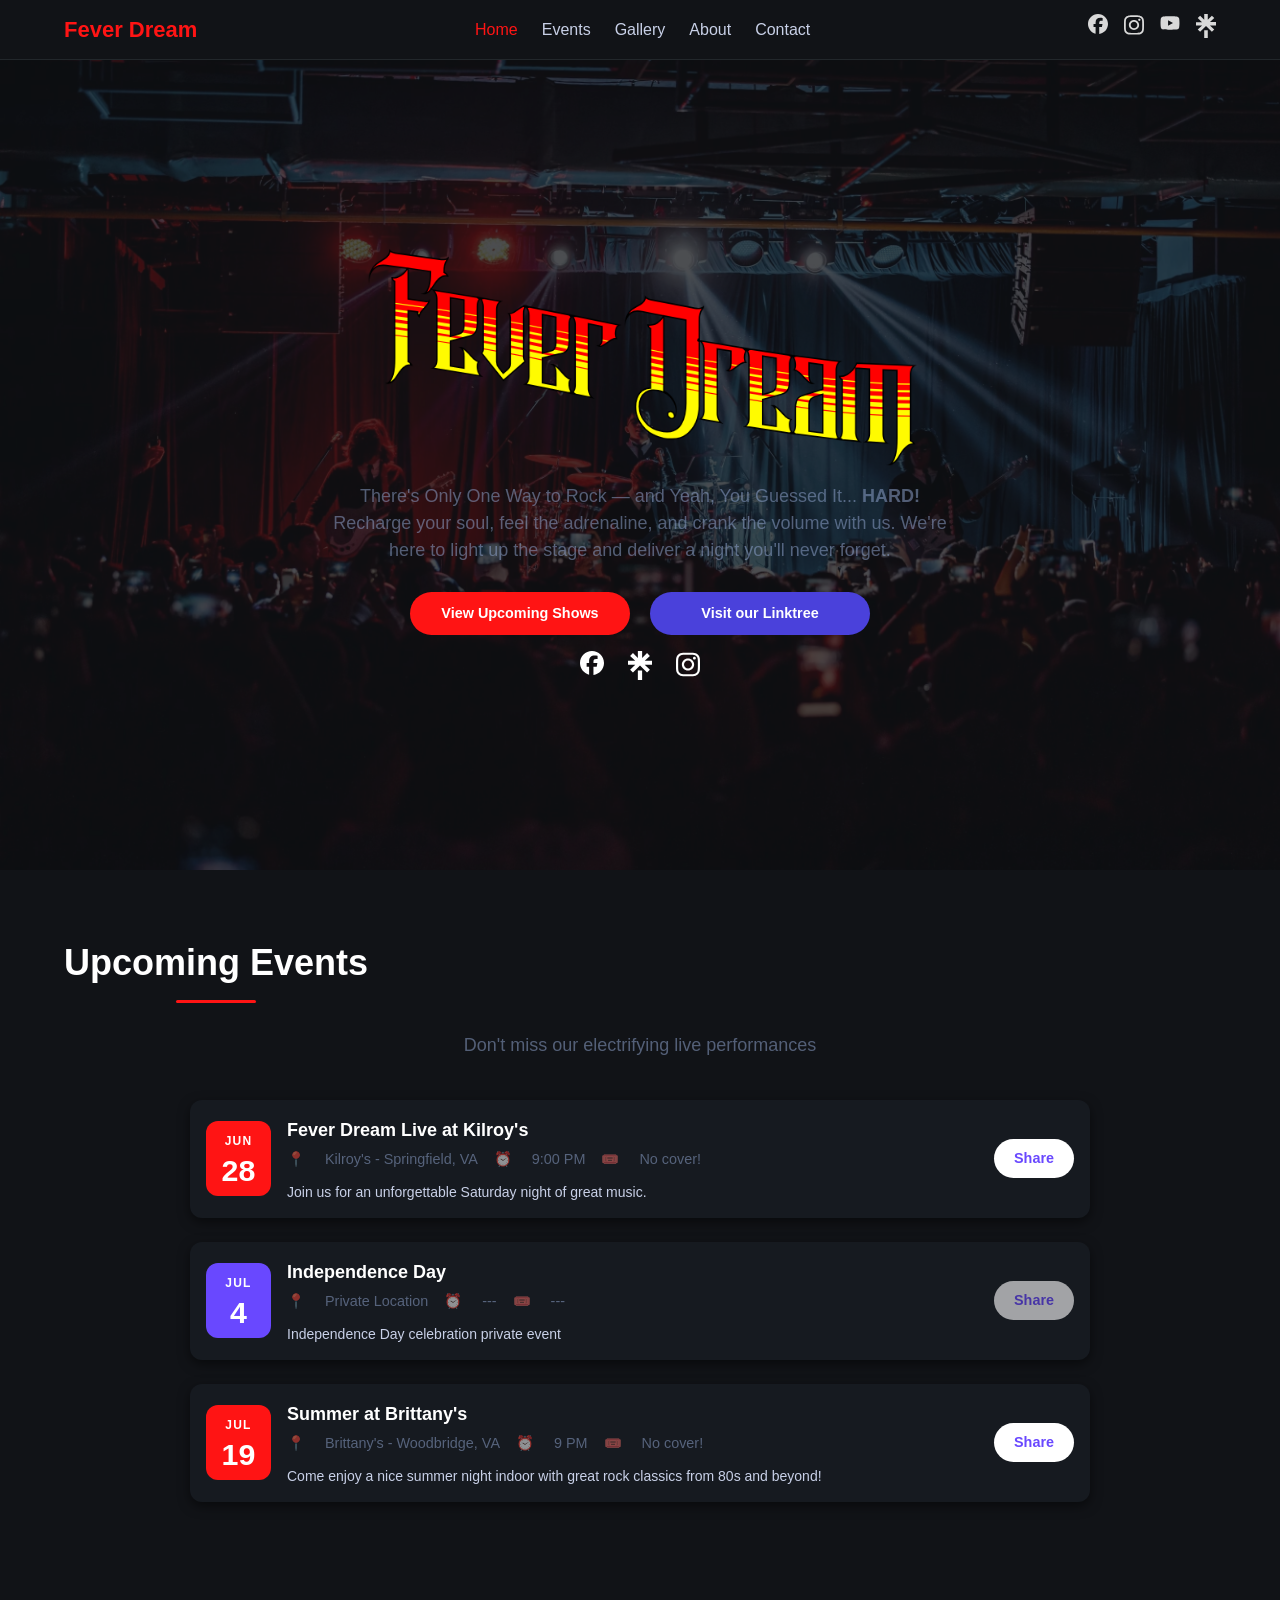
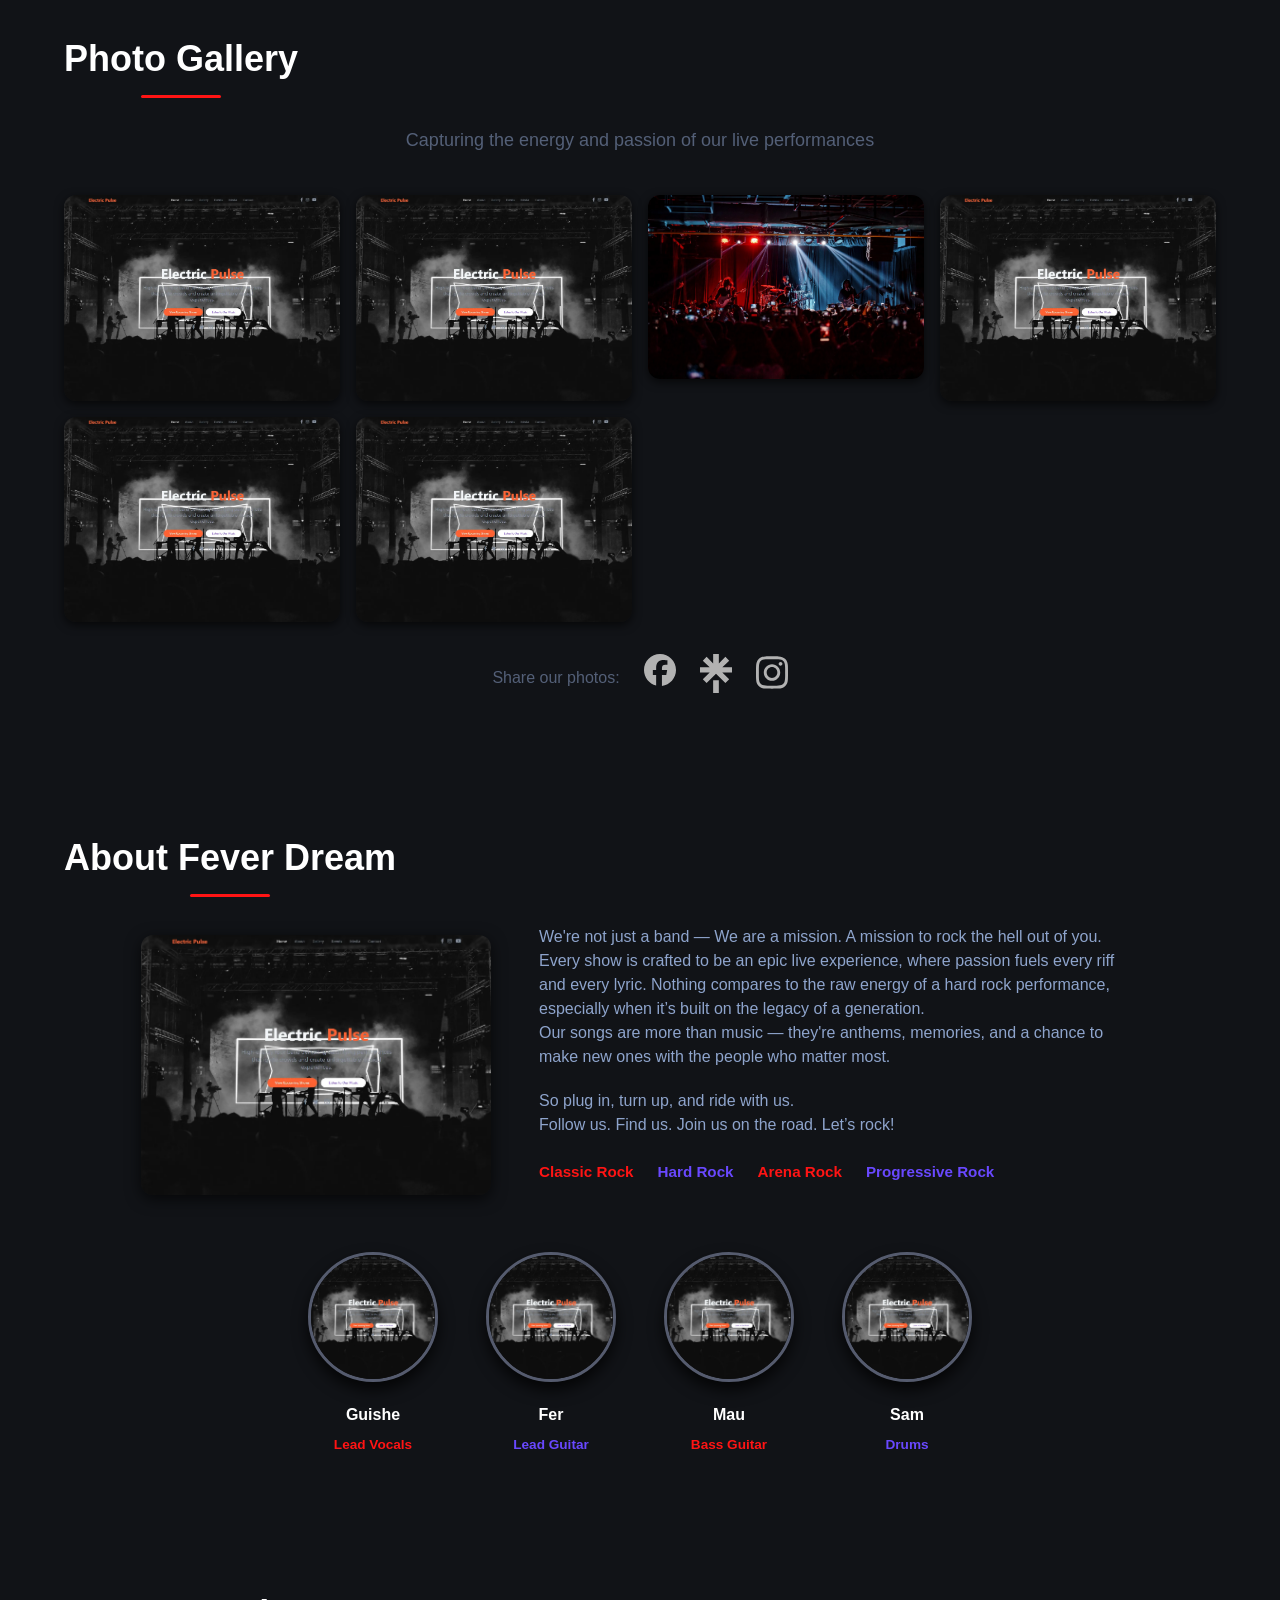
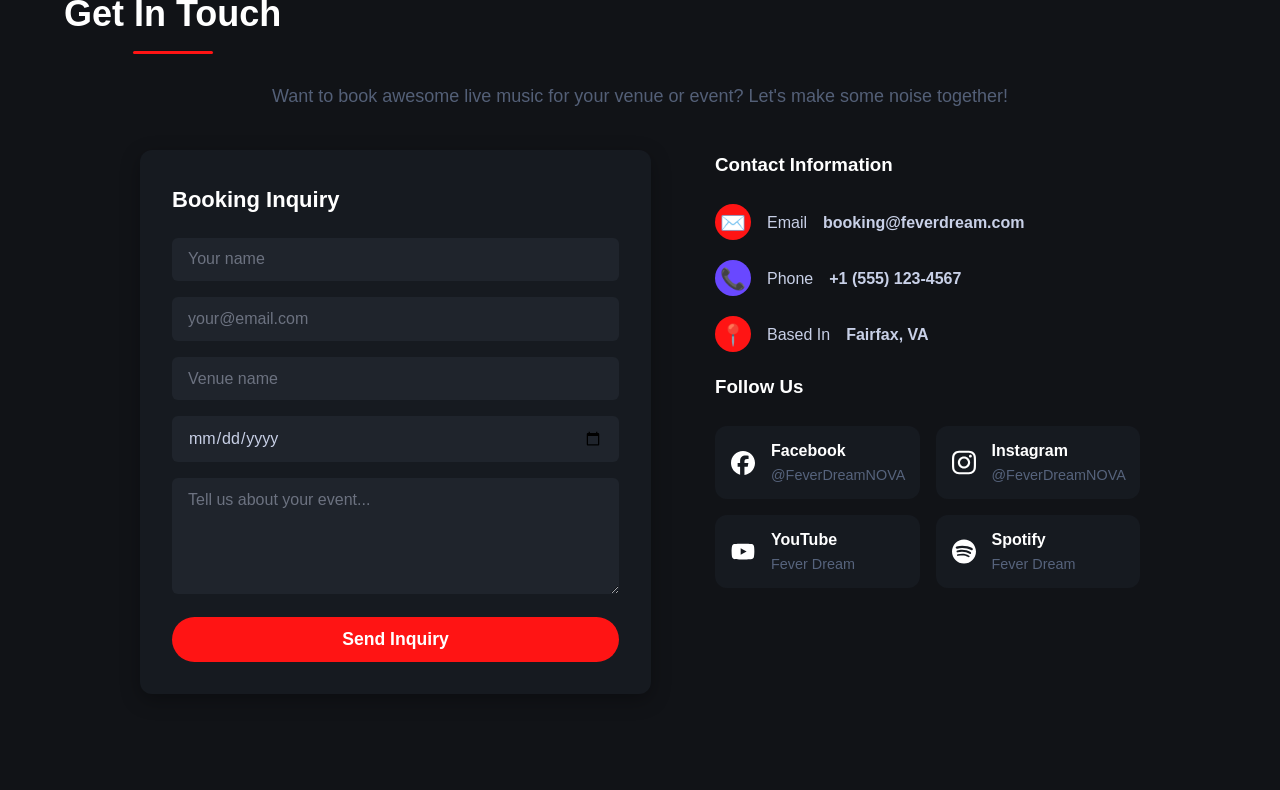
==== preview.html @ 8925e377 "Generated a under construction page Generated a under construction page and added a preview.html so " ====
<!DOCTYPE html>
<html lang="en">

<head>
  <meta charset="UTF-8" />
  <meta name="viewport" content="width=device-width, initial-scale=1" />
  <title>Fever Dream Band</title>

  <!-- favicon -->
  <link rel="icon" type="image/png" href="assets/icons/fd-ig-icon.png" />
  <link rel="apple-touch-icon" href="assets/icons/fd-ig-icon.png" />

  <link rel="stylesheet" href="css/styles.css" />
  <link rel="stylesheet" href="css/custom.css" />
</head>

<body>

  <!-- Navigation -->
  <nav class="navbar">
    <div class="container nav-container">
      <a href="#" class="logo"><span class="logo-primary">Fever</span> Dream</a>
      <ul class="nav-links">
        <li><a href="#home" class="active">Home</a></li>
        <li><a href="#events">Events</a></li>
        <li><a href="#gallery">Gallery</a></li>
        <li><a href="#about">About</a></li>
        <li><a href="#contact">Contact</a></li>
      </ul>
      <div class="social-icons">
        <a href="https://tr.ee/ZTlLme" target="_blank" aria-label="Facebook" class="social-link fb"><img src="assets/icons/facebook.svg" alt="Facebook" /></a>
        <a href="https://tr.ee/VkXQvB" target="_blank" aria-label="Instagram" class="social-link insta"><img src="assets/icons/instagram.svg" alt="Instagram" /></a>
        <a href="#" aria-label="YouTube" class="social-link yt"><img src="assets/icons/youtube.svg" alt="YouTube" /></a>
        <a href="https://tr.ee/larUyn" target="_blank" aria-label="YouTube" class="social-link yt"><img src="assets/icons/linktree.svg" alt="YouTube" /></a>
      </div>
    </div>
  </nav>
  <!-- END Navigation -->

  <!-- Hero Section -->
  <header id="home" class="hero">
    <div class="hero-overlay">
      <div class="your-header-container">
        <h1 class="visually-hidden">Fever Dream</h1>
        <img src="assets/logo/fever_fire.png" alt="Fever Dream Band Logo" class="header-logo" />
      </div>
      <p>
        There's Only One Way to Rock — and Yeah, You Guessed It... <b>HARD!</b>
        <br />
        Recharge your soul, feel the adrenaline, and crank the volume with us. We're here to light up the stage and deliver a night you'll never forget.
      </p>
      <div class="hero-buttons">
        <a href="#events" class="btn btn-primary btn-min-width">View Upcoming Shows</a>
        <a href="https://tr.ee/larUyn" target="_blank" class="btn btn-secondary btn-min-width">Visit our Linktree</a>
      </div>
      <div class="hero-social">
        <a href="https://tr.ee/ZTlLme" target="_blank" aria-label="Facebook" class="social-link fb"><img src="assets/icons/facebook.svg" alt="Facebook" /></a>
        <!-- <a href="#" aria-label="Twitter" class="social-link tw"><img src="assets/icons/twitter.svg" alt="Twitter" /></a> -->
        <a href="https://tr.ee/larUyn" target="_blank" aria-label="Linktree" class="social-link tw"><img src="assets/icons/linktree.svg" alt="Linktree" /></a>
        <a href="https://tr.ee/VkXQvB" target="_blank" aria-label="Instagram" class="social-link insta"><img src="assets/icons/instagram.svg" alt="Instagram" /></a>
      </div>
    </div>
  </header>
  <!-- END Hero Section -->

  <!-- Events Section -->
  <section id="events" class="events-section">
    <div class="container section-container">
      <h2 class="section-title">Upcoming Events</h2>
      <p class="section-subtitle">Don't miss our electrifying live performances</p>
      <div class="event-list" id="event-list-container">
        Loading events...
      </div>
    </div>
  </section>
  <!-- END Events Section -->

  <!-- Photo Gallery Section -->
  <section id="gallery" class="gallery-section">
    <div class="container section-container">
      <h2 class="section-title">Photo Gallery</h2>
      <p class="section-subtitle">Capturing the energy and passion of our live performances</p>
      <div class="gallery-grid">
        <img src="assets/images/singer1.webp" alt="Live performance 1" />
        <img src="assets/images/microphone.webp" alt="Microphone closeup" />
        <img src="assets/images/band_silhouette.webp" alt="Band silhouette" />
        <img src="assets/images/fitness.webp" alt="Live performance 2" />
        <img src="assets/images/singer1.webp" alt="Live performance 3" />
        <img src="assets/images/concert2.webp" alt="Concert crowd" />
      </div>
      <div class="gallery-share">
        <p>Share our photos:</p>
        <a href="https://tr.ee/ZTlLme" target="_blank" aria-label="Facebook" class="share-icon fb"><img src="assets/icons/facebook.svg" alt="Facebook" /></a>
        <a href="https://tr.ee/larUyn" target="_blank" aria-label="Linktree" class="share-icon tw"><img src="assets/icons/linktree.svg" alt="Linktree" /></a>
        <a href="https://tr.ee/VkXQvB" target="_blank" aria-label="Instagram" class="share-icon insta"><img src="assets/icons/instagram.svg" alt="Instagram" /></a>
      </div>
    </div>
  </section>
  <!-- END Photo Gallery Section -->

  <!-- About Section -->
  <section id="about" class="about-section">
    <div class="container section-container">
      <h2 class="section-title">About Fever Dream</h2>
      <div class="about-content">
        <img class="about-image" src="assets/images/singer1.webp" alt="Lead Singer Performing" />
        <div class="about-text">
          <p>
            We're not just a band — We are a mission. A mission to rock the hell out of you. 
            <br />
            Every show is crafted to be an epic live experience, where passion fuels every riff and every lyric. Nothing compares to the raw energy of a hard rock performance, especially when it’s built on the legacy of a generation. 
            <br /> 
            Our songs are more than music — they're anthems, memories, and a chance to make new ones with the people who matter most.
          </p>
          <p>
            So plug in, turn up, and ride with us.
            <br />
            Follow us. Find us. Join us on the road. Let’s rock!
          </p>
          <p class="genre-list">
            <span class="genre alt">Classic Rock</span>
            <span class="genre">Hard Rock</span>
            <span class="genre alt">Arena Rock</span>
            <span class="genre">Progressive Rock</span>
          </p>
        </div>
      </div>
      <div class="band-members">
        <div class="member-card">
          <img src="assets/images/fitness.webp" alt="Guishe" />
          <h4>Guishe</h4>
          <span class="role orange">Lead Vocals</span>
        </div>
        <div class="member-card">
          <img src="assets/images/singer1.webp" alt="Fer" />
          <h4>Fer</h4>
          <span class="role purple">Lead Guitar</span>
        </div>
        <div class="member-card">
          <img src="assets/images/microphone.webp" alt="Mau" />
          <h4>Mau</h4>
          <span class="role orange">Bass Guitar</span>
        </div>
        <div class="member-card">
          <img src="assets/images/fitness.webp" alt="Sam" />
          <h4>Sam</h4>
          <span class="role purple">Drums</span>
        </div>
      </div>
    </div>
  </section>
  <!-- END About Section -->

  <!-- Media Section -->
  <!--
  <section id="media" class="media-section">
    <div class="container section-container">
      <h2 class="section-title">Music & Videos</h2>
      <p class="section-subtitle">Experience our sound through official music videos and live performances</p>

      <div class="video-grid">
        <div class="video-card orange-bg">
          <div class="video-icon">▶️</div>
          <h4>Fever Dreams - Song XYZ - Official Music Video</h4>
          <a href="#" class="btn btn-primary">Watch Now</a>
          <p class="video-description">Our latest single featuring stunning visuals and our signature sound.</p>
          <p class="video-views">2.1M views <button class="icon-btn">🔗</button></p>
        </div>

        <div class="video-card purple-bg">
          <div class="video-icon">▶️</div>
          <h4>Live at Sunset Festival 2023</h4>
          <a href="#" class="btn btn-purple">Watch Now</a>
          <p class="video-description">Full live performance from our headlining set at Sunset Festival.</p>
          <p class="video-views">850K views <button class="icon-btn">🔗</button></p>
        </div>
      </div>

      <div class="latest-tracks">
        <h3>Latest Tracks</h3>
        <ul class="tracks-list">
          <li>
            <button class="play-btn orange-bg">▶️</button>
            <div class="track-info">
              <span class="track-name">Fever Dreams - Song XYZ</span>
              <span class="track-album">Voltage Album</span>
            </div>
            <span class="track-duration">4:23</span>
            <button class="icon-btn">🔗</button>
          </li>
          <li>
            <button class="play-btn purple-bg">▶️</button>
            <div class="track-info">
              <span class="track-name">Neon Nights</span>
              <span class="track-album">Voltage Album</span>
            </div>
            <span class="track-duration">3:58</span>
            <button class="icon-btn">🔗</button>
          </li>
        </ul>
      </div>
    </div>
  </section>
-->

  <!-- Contact Section -->
  <section id="contact" class="contact-section">
    <div class="container section-container">
      <h2 class="section-title">Get In Touch</h2>
      <p class="section-subtitle">Want to book awesome live music for your venue or event? Let's make some noise together!</p>

      <div class="contact-wrapper">
        <form class="contact-form" action="" method="post" novalidate>
          <h3>Booking Inquiry</h3>
          <input type="text" name="fullname" placeholder="Your name" required />
          <input type="email" name="email" placeholder="your@email.com" required />
          <input type="text" name="venue" placeholder="Venue name" />
          <input type="date" name="eventdate" placeholder="mm/dd/yyyy" />
          <textarea name="message" placeholder="Tell us about your event..." rows="5"></textarea>
          <button type="submit" class="btn btn-primary">Send Inquiry</button>
        </form>

        <div class="contact-info">
          <h3>Contact Information</h3>
          <p><span class="contact-icon orange-bg">✉️</span> Email <strong>booking@feverdream.com</strong></p>
          <p><span class="contact-icon purple-bg">📞</span> Phone <strong>+1 (555) 123-4567</strong></p>
          <p><span class="contact-icon orange-bg">📍</span> Based In <strong>Fairfax, VA</strong></p>

          <h3>Follow Us</h3>
          <div class="social-follow">
            <!-- TODO - Add links to these without destroying the format -->
            <div class="social-item fb" id="facebookLinkDiv">
              <img src="assets/icons/facebook.svg" alt="Facebook Logo" />
              <div>
                <p>Facebook</p>
                <p>@FeverDreamNOVA</p>
              </div>
            </div>
            <div class="social-item insta" id="instagramLinkDiv">
              <img src="assets/icons/instagram.svg" alt="Instagram Logo" />
              <div>
                <p>Instagram</p>
                <p>@FeverDreamNOVA</p>
              </div>
            </div>
            <div class="social-item yt" id="youtubeLinkDiv">
              <img src="assets/icons/youtube.svg" alt="YouTube Logo" />
              <div>
                <p>YouTube</p>
                <p>Fever Dream</p>
              </div>
            </div>
            <div class="social-item spotify">
              <img src="assets/icons/spotify.svg" alt="Spotify Logo" />
              <div>
                <p>Spotify</p>
                <p>Fever Dream</p>
              </div>
            </div>
          </div>
        </div>
      </div>
    </div>
  </section>
  <!-- END Contact Section -->

  <script src="js/event-loader.js"></script>
  <script src="js/custom.js"></script>

</body>

</html>
---- css/styles.css ----
/* Fonts */
@font-face {
    font-family: 'Inter';
    src: url('fonts/Inter-Regular.woff2') format('woff2'),
        url('fonts/Inter-Regular.woff') format('woff');
    font-weight: 400;
    font-style: normal;
    font-display: swap;
}

@font-face {
    font-family: 'Inter';
    src: url('Inter-Italic.woff2') format('woff2'),
        url('Inter-Italic.woff') format('woff');
    font-weight: normal;
    font-style: italic;
    font-display: swap;
}

/* Reset & base */
:root {
    --primary-color: #ff1414;
}

* {
    box-sizing: border-box;
    margin: 0;
    padding: 0;
}

html {
    font-size: 16px;
    scroll-behavior: smooth;
    background-color: #111317;
    color: #c8d0e7;
    font-family: 'Inter', sans-serif;
}

body {
    line-height: 1.6;
}

/* Container */
.container {
    width: 90%;
    max-width: 1200px;
    margin: 0 auto;
}

/* Navigation */
.navbar {
    background-color: #111317;
    border-bottom: 1px solid #22272b;
    padding: 0.75rem 0;
    position: sticky;
    top: 0;
    z-index: 10;
}

.nav-container {
    display: flex;
    align-items: center;
    justify-content: space-between;
}

.logo {
    font-weight: 700;
    font-size: 1.375rem;
    color: var(--primary-color);
    text-decoration: none;
}

.logo .logo-primary {
    font-weight: 700;
    color: var(--primary-color);
}

.nav-links {
    list-style: none;
    display: flex;
    gap: 1.5rem;
}

.nav-links li a {
    text-decoration: none;
    color: #c8d0e7;
    font-weight: 500;
    transition: color 0.3s ease;
}

.nav-links li a:hover,
.nav-links li a.active {
    color: var(--primary-color);
}

/* Social Icons in nav */
.social-icons {
    display: flex;
    gap: 1rem;
}

.social-link img {
    width: 20px;
    filter: brightness(0) invert(0.85);
    transition: filter 0.3s;
}

.social-link:hover img {
    filter: brightness(0) invert(0.35) sepia(1) saturate(5) hue-rotate(10deg);
}

/* Hero Section */
.hero {
    position: relative;
    background: url('../assets/images/band_silhouette.webp') center center/cover no-repeat;
    height: 90vh;
    display: flex;
    align-items: center;
    justify-content: center;
    text-align: center;
    padding: 0 1rem;
}

.hero::before {
    content: "";
    position: absolute;
    inset: 0;
    background: rgba(17, 19, 23, 0.75);
    z-index: 1;
}

.hero-overlay {
    position: relative;
    z-index: 2;
    max-width: 650px;
    color: white;
}

.hero h1 {
    font-size: 3.5rem;
    font-weight: 900;
    letter-spacing: -1px;
    margin-bottom: 0.25rem;
    color: white;
}

.hero h1 .bold {
    font-weight: 900;
    color: white;
}

.hero h1 .highlight {
    font-weight: 900;
    color: var(--primary-color);
}

.hero p {
    font-size: 1.125rem;
    line-height: 1.5;
    margin-bottom: 1.75rem;
    color: #8ea4cc88;
    font-weight: 500;
}

.hero-buttons {
    margin-bottom: 1rem;
    display: flex;
    gap: 1.25rem;
    justify-content: center;
    flex-wrap: wrap;
}

.btn {
    padding: 0.625rem 1.75rem;
    border-radius: 25px;
    font-weight: 600;
    font-size: 0.9rem;
    border: none;
    cursor: pointer;
    text-decoration: none;
    transition: background-color 0.3s ease;
    display: inline-block;
}

.btn-min-width {
    min-width: 220px;
}

.btn-primary {
    background-color: var(--primary-color);
    color: white;
}

.btn-primary:hover {
    background-color: #e14b13;
}

.btn-secondary {
    background-color: #4a41db;
    color: white;
}

.btn-secondary:hover {
    background-color: #3b33b3;
}

.hero-social {
    margin-top: 1rem;
    display: flex;
    justify-content: center;
    gap: 1.5rem;
}

.hero-social .social-link img {
    width: 24px;
    filter: brightness(0) invert(1);
    transition: filter 0.3s;
}

.hero-social .social-link:hover img {
    filter: brightness(0) invert(0.5) sepia(1) saturate(7) hue-rotate(5deg);
}

/* Section titles */
.section-title {
    font-size: 2.25rem;
    font-weight: 900;
    color: white;
    text-align: center;
    margin-bottom: 0.25rem;
    position: relative;
    display: inline-block;
}

.section-title::after {
    content: "";
    display: block;
    width: 5rem;
    height: 3px;
    background-color: var(--primary-color);
    margin: 0.5rem auto 1.5rem;
    border-radius: 2px;
}

.section-subtitle {
    text-align: center;
    margin-bottom: 2.5rem;
    color: #8ea4cc88;
    font-weight: 500;
    font-size: 1.125rem;
}

/* About Section */
.about-section {
    background-color: #111317;
    padding-bottom: 4rem;
    padding-top: 4rem;
}

.about-content {
    display: flex;
    gap: 3rem;
    align-items: center;
    flex-wrap: wrap;
    justify-content: center;
    margin-bottom: 3rem;
}

.about-image {
    width: 350px;
    border-radius: 12px;
    box-shadow: 0 4px 15px rgba(0, 0, 0, 0.65);
    object-fit: cover;
}

.about-text {
    max-width: 600px;
    font-size: 1rem;
    color: #8ea4cc;
}

.about-text p {
    margin-bottom: 1.25rem;
    line-height: 1.5;
}

.genre-list {
    margin-top: 1.5rem;
    font-weight: 700;
    font-size: 0.95rem;
    display: flex;
    gap: 1.5rem;
}

.genre-list .genre {
    color: #6948ff;
    cursor: default;
}

.genre-list .alt {
    color: var(--primary-color);
}

/* Band Members */
.band-members {
    display: flex;
    justify-content: center;
    gap: 3rem;
    flex-wrap: wrap;
}

.member-card {
    text-align: center;
    max-width: 130px;
}

.member-card img {
    width: 130px;
    height: 130px;
    object-fit: cover;
    border-radius: 50%;
    border: 3px solid #555b6e;
    box-shadow: 0 8px 15px rgba(0, 0, 0, 0.75);
    margin-bottom: 0.75rem;
}

.member-card h4 {
    color: white;
    font-size: 1rem;
    font-weight: 700;
    margin-bottom: 0.25rem;
}

.member-card .role {
    font-size: 0.85rem;
    font-weight: 600;
}

.member-card .role.orange {
    color: var(--primary-color);
}

.member-card .role.purple {
    color: #6948ff;
}

/* Gallery Section */
.gallery-section {
    padding: 4rem 0;
    background-color: #111317;
}

.gallery-grid {
    display: grid;
    grid-template-columns: repeat(auto-fit, minmax(230px, 1fr));
    gap: 1rem;
    margin-top: 1.5rem;
    margin-bottom: 2rem;
}

.gallery-grid img {
    width: 100%;
    object-fit: cover;
    border-radius: 12px;
    box-shadow: 0 3px 10px rgba(0, 0, 0, 0.65);
    cursor: pointer;
    transition: transform 0.4s ease;
}

.gallery-grid img:hover {
    transform: scale(1.05);
}

.gallery-share {
    display: flex;
    justify-content: center;
    gap: 1.5rem;
    color: #8ea4cc88;
    font-weight: 400;
    font-size: 1rem;
    user-select: none;
}

.gallery-share p {
    margin: 0;
    align-self: center;
}

.share-icon img {
    width: 32px;
    filter: brightness(0) invert(0.7);
    cursor: pointer;
    transition: filter 0.3s ease;
}

.share-icon:hover img {
    filter: brightness(0) invert(0.3) sepia(1) saturate(7) hue-rotate(9deg);
}

/* Events Section */
.events-section {
    background-color: #111317;
    padding: 4rem 0;
}

.event-list {
    display: flex;
    flex-direction: column;
    gap: 1.5rem;
    max-width: 900px;
    margin: 0 auto;
}

.event-card {
    background-color: #161a20;
    border-radius: 12px;
    display: flex;
    padding: 1rem;
    align-items: center;
    gap: 1rem;
    color: #c8d0e7;
    box-shadow: 0 4px 12px rgba(0, 0, 0, 0.5);
}

.event-date {
    color: white;
    display: flex;
    flex-direction: column;
    justify-content: center;
    text-align: center;
    width: 65px;
    height: 75px;
    border-radius: 12px;
    flex-shrink: 0;
    font-weight: 700;
    user-select: none;
}

.orange-bg {
    background-color: var(--primary-color);
}

.purple-bg {
    background-color: #6948ff;
}

.event-date .month {
    font-size: 0.75rem;
    letter-spacing: 1.2px;
    margin-bottom: 0.25rem;
}

.event-date .day {
    font-size: 1.9rem;
    line-height: 1;
}

.event-details {
    flex-grow: 1;
}

.event-name {
    font-size: 1.125rem;
    font-weight: 700;
    color: white;
    margin-bottom: 0.25rem;
}

.event-meta {
    font-size: 0.9rem;
    color: #8ea4cc88;
    margin-bottom: 0.75rem;
    display: flex;
    gap: 1rem;
    flex-wrap: wrap;
    align-items: center;
}

.event-meta .icon {
    font-size: 0.9rem;
    margin-right: 0.25rem;
}

.event-description {
    font-size: 0.875rem;
    line-height: 1.3;
}

.event-actions {
    display: flex;
    gap: 0.75rem;
}

.btn-share {
    background-color: white;
    color: #6948ff;
    border-radius: 25px;
    padding: 0.48rem 1.25rem;
    font-weight: 600;
    cursor: pointer;
    border: none;
    transition: background-color 0.3s ease;
    font-size: 0.9rem;
}

.btn-share:hover {
    background-color: #5c48ca;
    color: white;
}

/* Media Section */
.media-section {
    background-color: #111317;
    padding: 4rem 0;
}

.video-grid {
    display: flex;
    gap: 2rem;
    justify-content: center;
    flex-wrap: wrap;
    margin-bottom: 3rem;
}

.video-card {
    max-width: 400px;
    padding: 1.5rem 1.75rem;
    border-radius: 12px;
    box-shadow: 0 3px 12px rgba(0, 0, 0, 0.5);
    color: white;
    display: flex;
    flex-direction: column;
    align-items: center;
    text-align: center;
}

.video-icon {
    font-size: 2.5rem;
    margin-bottom: 1rem;
    user-select: none;
}

.video-description {
    font-size: 0.95rem;
    margin: 1rem 0 0.5rem;
    color: #8ea4cc94;
}

.video-views {
    font-size: 0.875rem;
    width: 100%;
    display: flex;
    justify-content: flex-end;
    align-items: center;
    gap: 0.5rem;
    color: #8ea4cccc;
}

.video-views button {
    border: none;
    background: none;
    cursor: pointer;
    font-size: 1.2rem;
    color: #8ea4cccc;
    transition: color 0.2s ease;
}

.video-views button:hover {
    color: var(--primary-color);
}

/* Buttons for video cards */
.btn-purple {
    background-color: #6948ff;
    color: white;
}

.btn-purple:hover {
    background-color: #5339db;
}

.orange-bg {
    background-color: var(--primary-color) !important;
}

.purple-bg {
    background-color: #6948ff !important;
}

/* Latest Tracks */
.latest-tracks {
    max-width: 600px;
    margin: 0 auto;
}

.latest-tracks h3 {
    font-weight: 700;
    color: white;
    margin-bottom: 1rem;
    text-align: center;
}

.tracks-list {
    list-style: none;
    max-width: 600px;
    margin: 0 auto;
    color: #c8d0e7;
}

.tracks-list li {
    background-color: #161a20;
    border-radius: 12px;
    padding: 0.75rem 1rem;
    display: flex;
    align-items: center;
    gap: 1rem;
    margin-bottom: 0.875rem;
}

.play-btn {
    border-radius: 50%;
    border: none;
    width: 32px;
    height: 32px;
    line-height: 32px;
    cursor: pointer;
    color: white;
    font-weight: 700;
    font-size: 1.2rem;
}

.track-info {
    flex-grow: 1;
    display: flex;
    flex-direction: column;
}

.track-name {
    font-weight: 600;
    font-size: 1.05rem;
    color: white;
}

.track-album {
    font-weight: 400;
    font-size: 0.85rem;
    color: #8ea4cc88;
}

.track-duration {
    font-weight: 600;
    color: #8ea4cc88;
    min-width: 40px;
    text-align: right;
}

.icon-btn {
    background: none;
    border: none;
    color: #8ea4cc88;
    font-size: 1.2rem;
    margin-left: 0.75rem;
    cursor: pointer;
    transition: color 0.3s ease;
}

.icon-btn:hover {
    color: var(--primary-color);
}

/* Contact Section */
.contact-section {
    background-color: #111317;
    padding: 4rem 0 6rem;
}

.contact-wrapper {
    display: flex;
    gap: 4rem;
    max-width: 1000px;
    margin: 0 auto;
    flex-wrap: wrap;
}

/* Contact Form */
.contact-form {
    flex: 1 1 400px;
    background-color: #161a20;
    padding: 2rem;
    border-radius: 12px;
    box-shadow: 0 6px 20px rgb(0 0 0 / 0.3);
}

.contact-form h3 {
    margin-bottom: 1.25rem;
    color: white;
    font-weight: 700;
    font-size: 1.375rem;
}

.contact-form input,
.contact-form textarea {
    width: 100%;
    padding: 0.8rem 1rem;
    margin-bottom: 1rem;
    background-color: #1f242c;
    border: none;
    border-radius: 6px;
    color: #c8d0e7;
    font-size: 1rem;
    font-family: inherit;
    resize: vertical;
    outline-offset: 2px;
    outline-color: var(--primary-color);
    transition: outline-color 0.3s ease;
}

.contact-form input::placeholder,
.contact-form textarea::placeholder {
    color: #6c7280;
}

.contact-form input:focus,
.contact-form textarea:focus {
    outline-color: var(--primary-color);
}

.contact-form button {
    width: 100%;
    background-color: var(--primary-color);
    padding: 0.75rem;
    border-radius: 25px;
    font-weight: 700;
    font-size: 1.1rem;
    border: none;
    cursor: pointer;
    color: white;
    transition: background-color 0.3s ease;
}

.contact-form button:hover {
    background-color: #e14b13;
}

/* Contact Info */
.contact-info {
    flex: 1 1 425px;
    color: #c8d0e7;
    max-width: 425px;
}

.contact-info h3 {
    color: white;
    font-weight: 700;
    margin-bottom: 1.5rem;
}

.contact-info p {
    margin-bottom: 1.25rem;
    font-weight: 500;
    display: flex;
    align-items: center;
    gap: 1rem;
}

.contact-icon {
    border-radius: 50%;
    width: 36px;
    height: 36px;
    color: white;
    display: flex;
    justify-content: center;
    align-items: center;
    font-size: 1.3rem;
    flex-shrink: 0;
}

.contact-icon.orange-bg {
    background-color: var(--primary-color);
}

.contact-icon.purple-bg {
    background-color: #6948ff;
}

/* Social Follow Cards */
.social-follow {
    display: flex;
    flex-wrap: wrap;
    gap: 1rem;
}

.social-item {
    display: flex;
    gap: 1rem;
    align-items: center;
    background-color: #161a20;
    border-radius: 12px;
    padding: 0.75rem 1rem;
    width: calc(50% - 0.5rem);
    cursor: pointer;
    transition: background-color 0.3s ease;
}

.social-item:hover {
    background-color: rgba(255, 255, 255, 0.1);
    transform: scale(1.02);
    /* Slight grow on hover */
}

.social-item img {
    width: 24px;
    filter: brightness(0) invert(1);
}

.social-item p {
    margin: 0;
    font-weight: 600;
    color: white;
}

.social-item p:last-child {
    font-weight: 400;
    font-size: 0.9rem;
    color: #8ea4cc88;
}

/* Visually hide the H1 (for accessibility) */
.visually-hidden {
    position: absolute;
    width: 1px;
    height: 1px;
    margin: -1px;
    padding: 0;
    overflow: hidden;
    clip: rect(0, 0, 0, 0);
    border: 0;
    white-space: nowrap; /* Added for screen readers */
}

/* logo image style */
.header-logo {
    max-width: 100%; /* Ensure the image never overflows its parent */
    height: auto;    /* Maintain aspect ratio when scaling */
}

/* Responsive */
@media (max-width: 850px) {
    .about-content {
        flex-direction: column;
    }

    .band-members {
        justify-content: center;
    }

    .event-list {
        max-width: 100%;
    }

    .contact-wrapper {
        flex-direction: column;
    }

    .contact-info {
        max-width: 100%;
    }

    .social-item {
        width: 100%;
    }

    .video-grid {
        flex-direction: column;
        align-items: center;
    }
}

@media (max-width: 480px) {
    .hero h1 {
        font-size: 2.5rem;
    }

    .hero p {
        font-size: 1rem;
    }

    .nav-links {
        display: none;
        /* For simplicity, no mobile menu here */
    }
}
---- css/custom.css ----
/* More custom Styles Fever Dream Website */
.disabled-link {
    pointer-events: none; /* Prevents cursor changes and click events */
    opacity: 0.6;        /* Makes it look faded */
    cursor: not-allowed; /* Changes cursor to a "no" symbol */
}
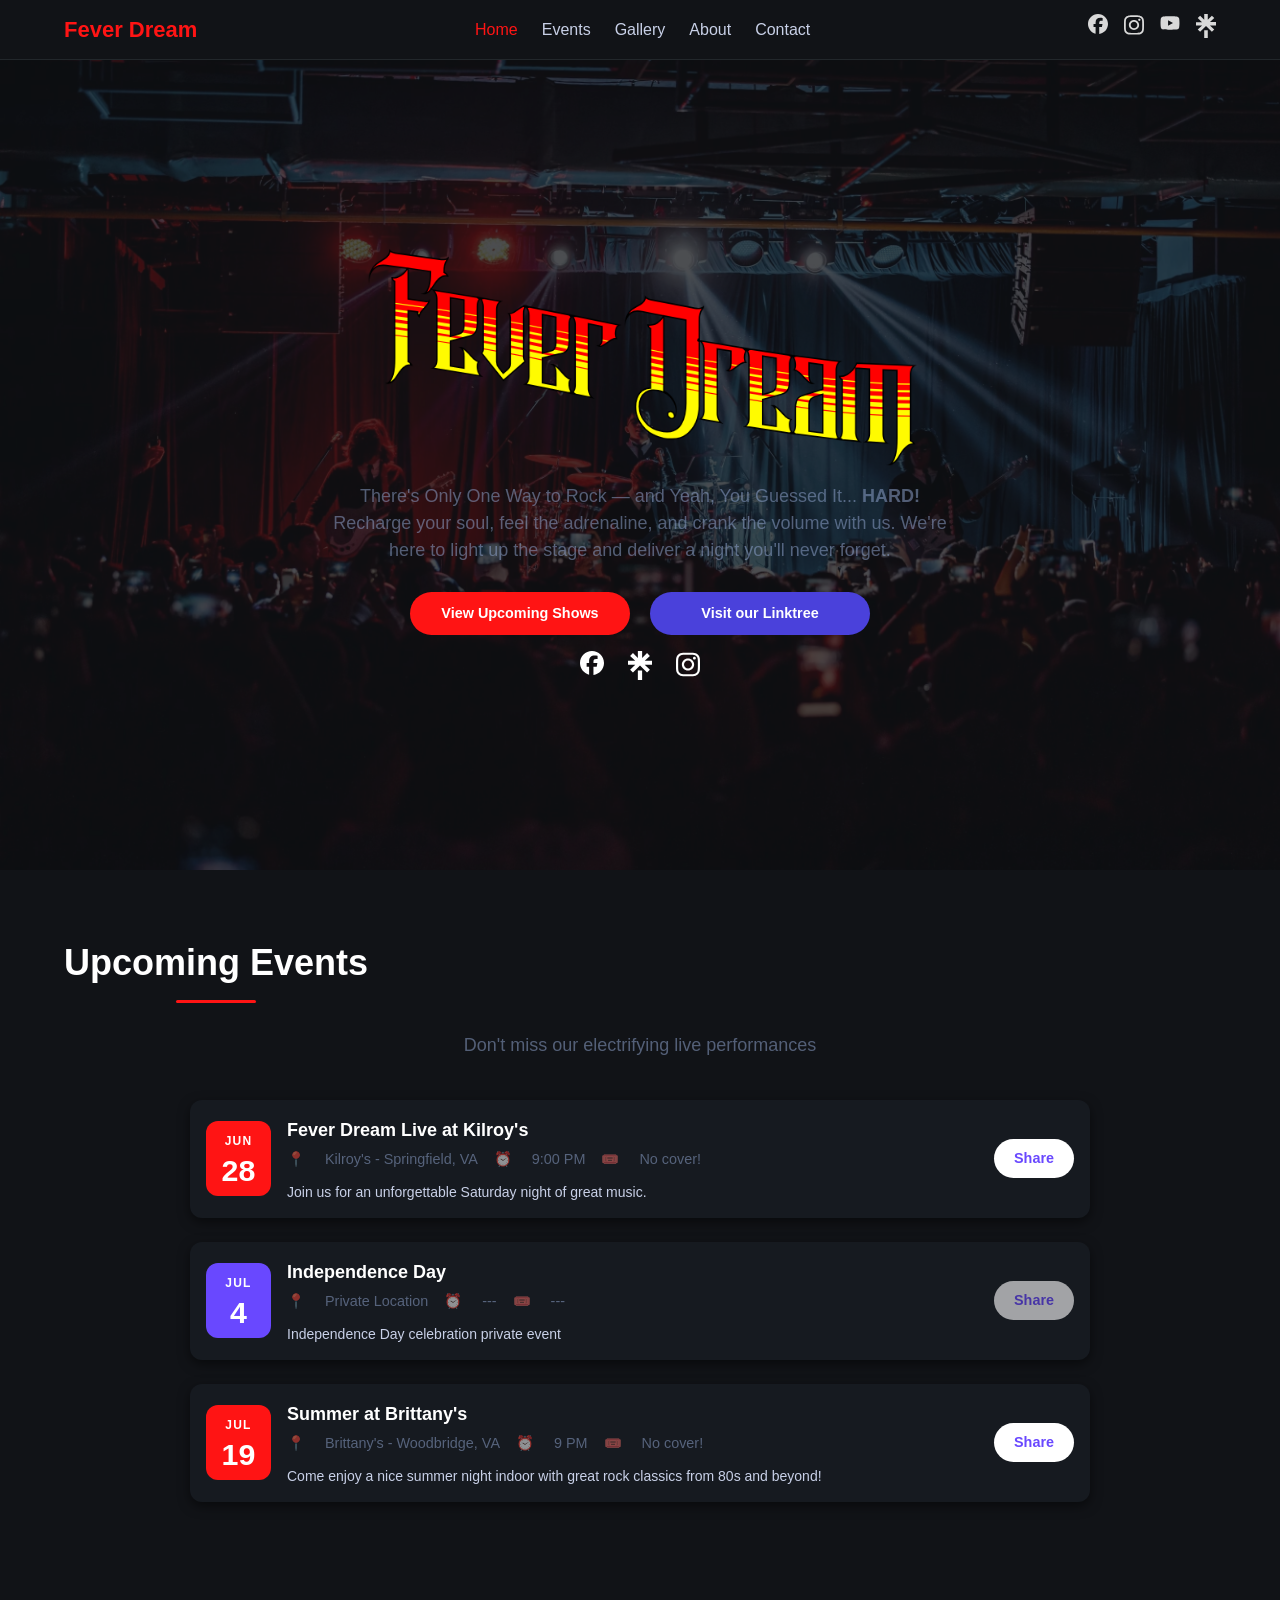
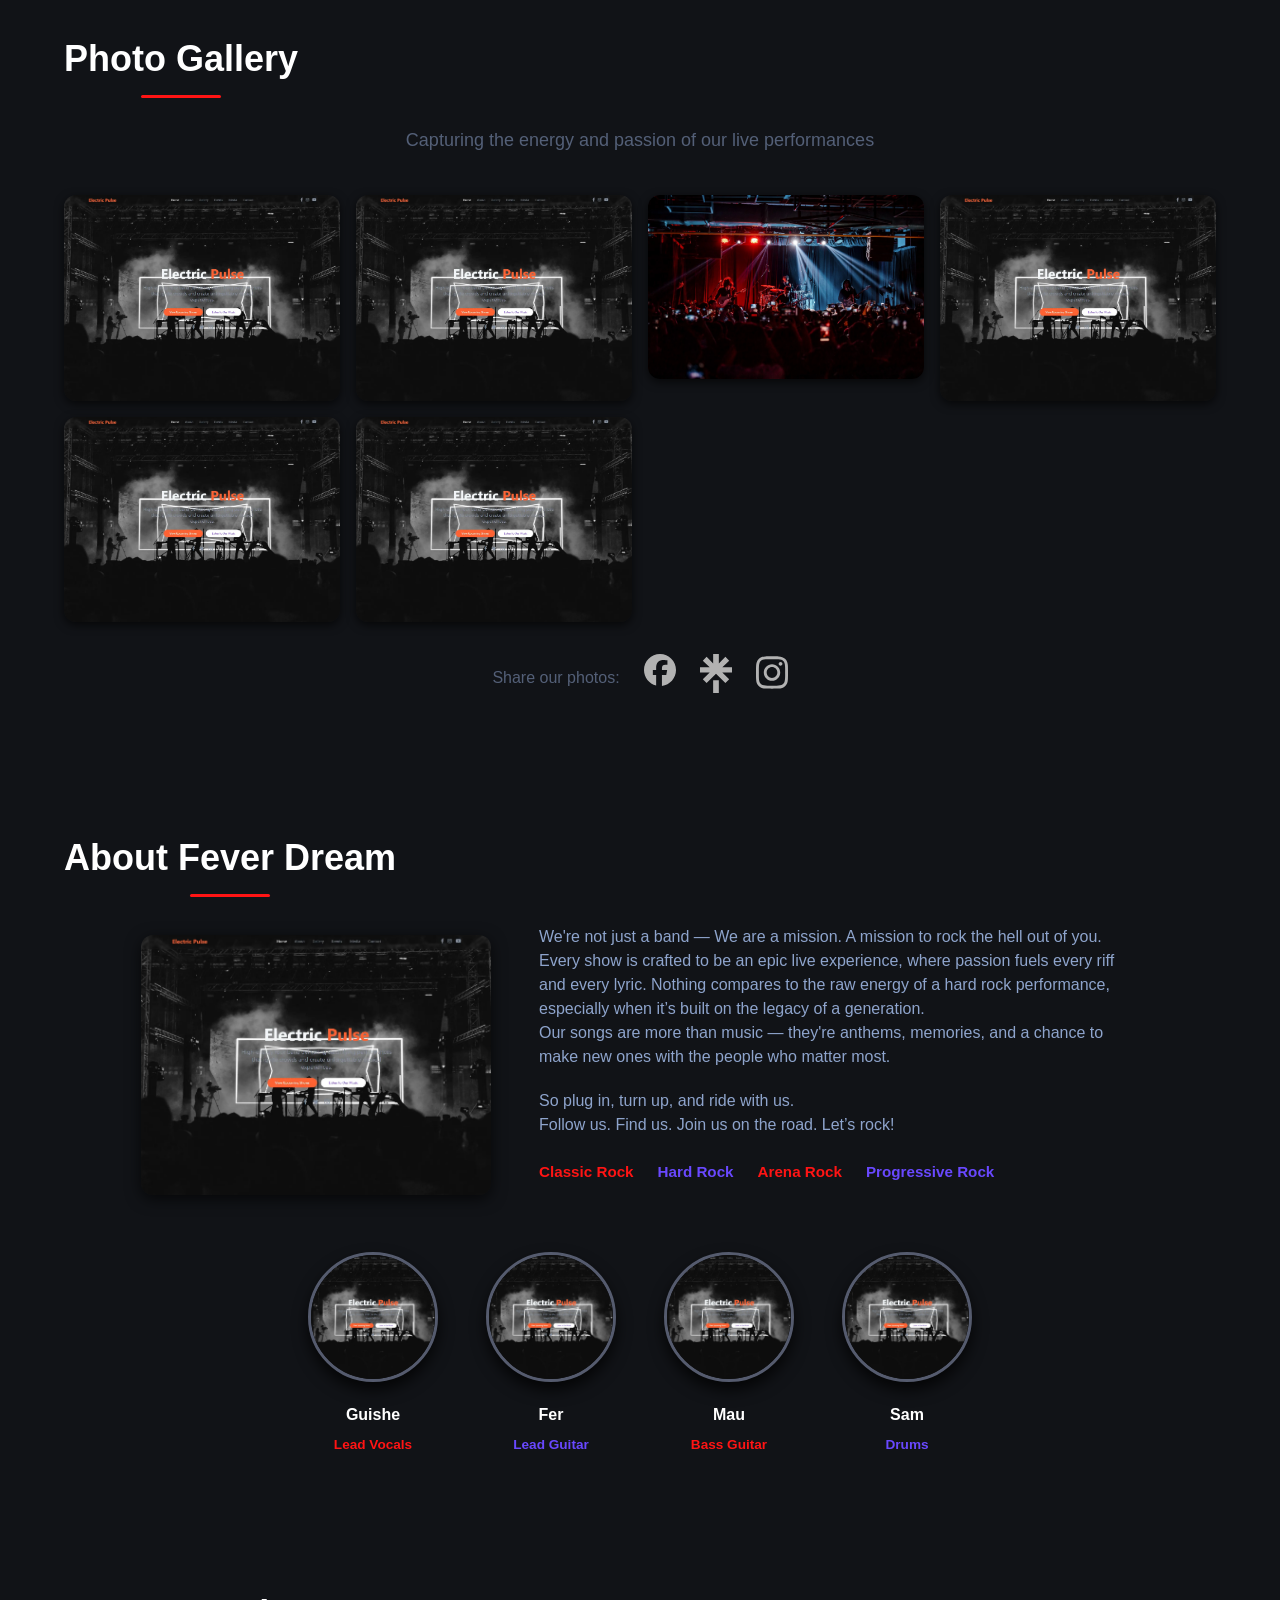
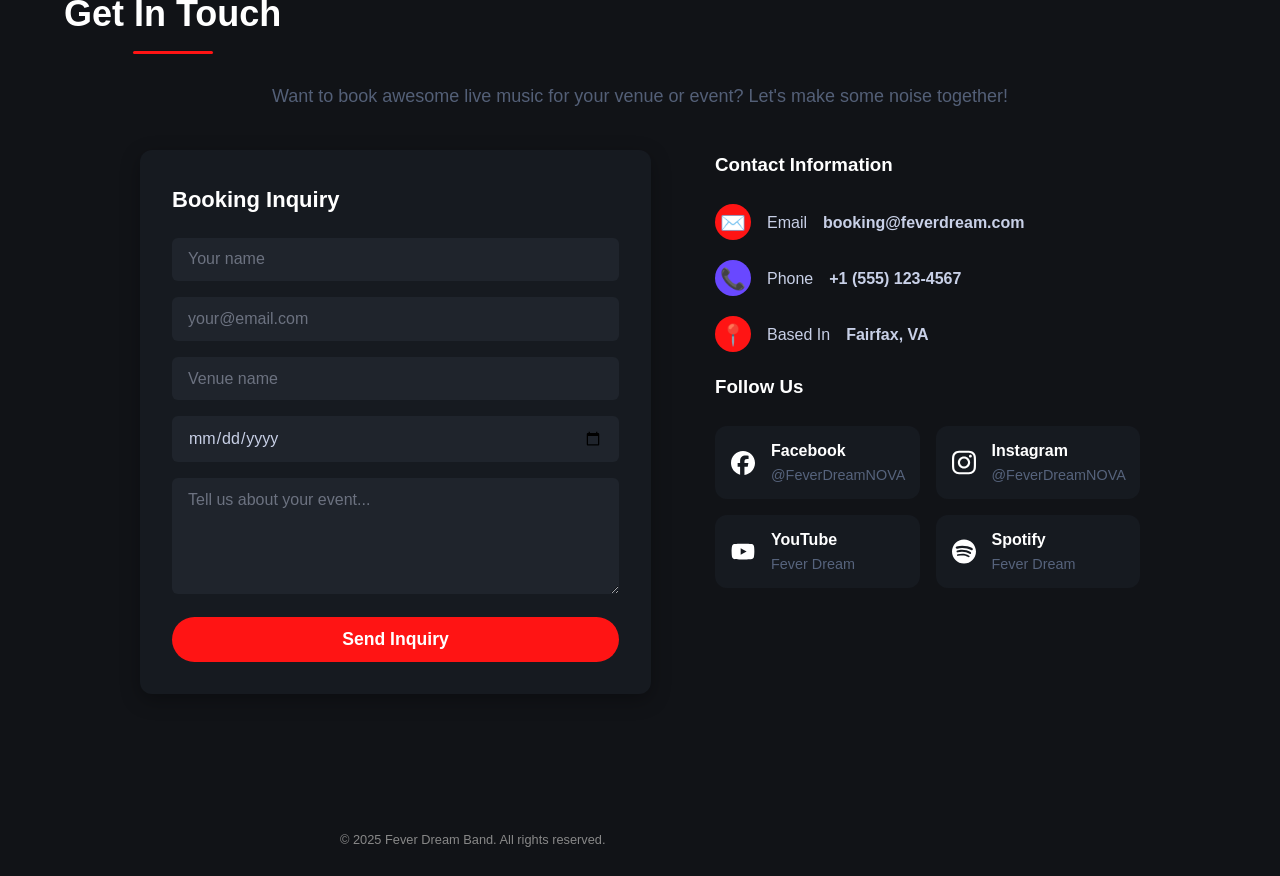
==== commit 43ac4e06: "Added Footer and corresponding styling Added Footer and corresponding styling" ====
--- a/preview.html
+++ b/preview.html
@@ -106,10 +106,10 @@
         <img class="about-image" src="assets/images/singer1.webp" alt="Lead Singer Performing" />
         <div class="about-text">
           <p>
-            We're not just a band — We are a mission. A mission to rock the hell out of you. 
+            We're not just a band — We are a mission. A mission to rock the hell out of you.
             <br />
-            Every show is crafted to be an epic live experience, where passion fuels every riff and every lyric. Nothing compares to the raw energy of a hard rock performance, especially when it’s built on the legacy of a generation. 
-            <br /> 
+            Every show is crafted to be an epic live experience, where passion fuels every riff and every lyric. Nothing compares to the raw energy of a hard rock performance, especially when it’s built on the legacy of a generation.
+            <br />
             Our songs are more than music — they're anthems, memories, and a chance to make new ones with the people who matter most.
           </p>
           <p>
@@ -264,6 +264,12 @@
   </section>
   <!-- END Contact Section -->
 
+  <!-- Footer -->
+  <footer class="footer">
+    <p>&copy; 2025 Fever Dream Band. All rights reserved.</p>
+  </footer>
+  <!-- END Footer -->
+
   <script src="js/event-loader.js"></script>
   <script src="js/custom.js"></script>
 
--- a/css/styles.css
+++ b/css/styles.css
@@ -835,13 +835,32 @@
     overflow: hidden;
     clip: rect(0, 0, 0, 0);
     border: 0;
-    white-space: nowrap; /* Added for screen readers */
+    white-space: nowrap;
+    /* Added for screen readers */
 }
 
 /* logo image style */
 .header-logo {
-    max-width: 100%; /* Ensure the image never overflows its parent */
-    height: auto;    /* Maintain aspect ratio when scaling */
+    max-width: 100%;
+    /* Ensure the image never overflows its parent */
+    height: auto;
+    /* Maintain aspect ratio when scaling */
+}
+
+.footer {
+    font-size: clamp(1rem, 2vw, 1.2rem);
+    /* Responsive font size */
+    line-height: 1.6;
+    margin-bottom: 25px;
+    max-width: 600px;
+    margin-left: auto;
+    margin-right: auto;
+    word-wrap: break-word; /* Ensure long words break to prevent overflow */
+    overflow-wrap: break-word; /* Modern alternative */
+
+    margin-top: 40px;
+    font-size: 0.8rem;
+    color: #888;
 }
 
 /* Responsive */
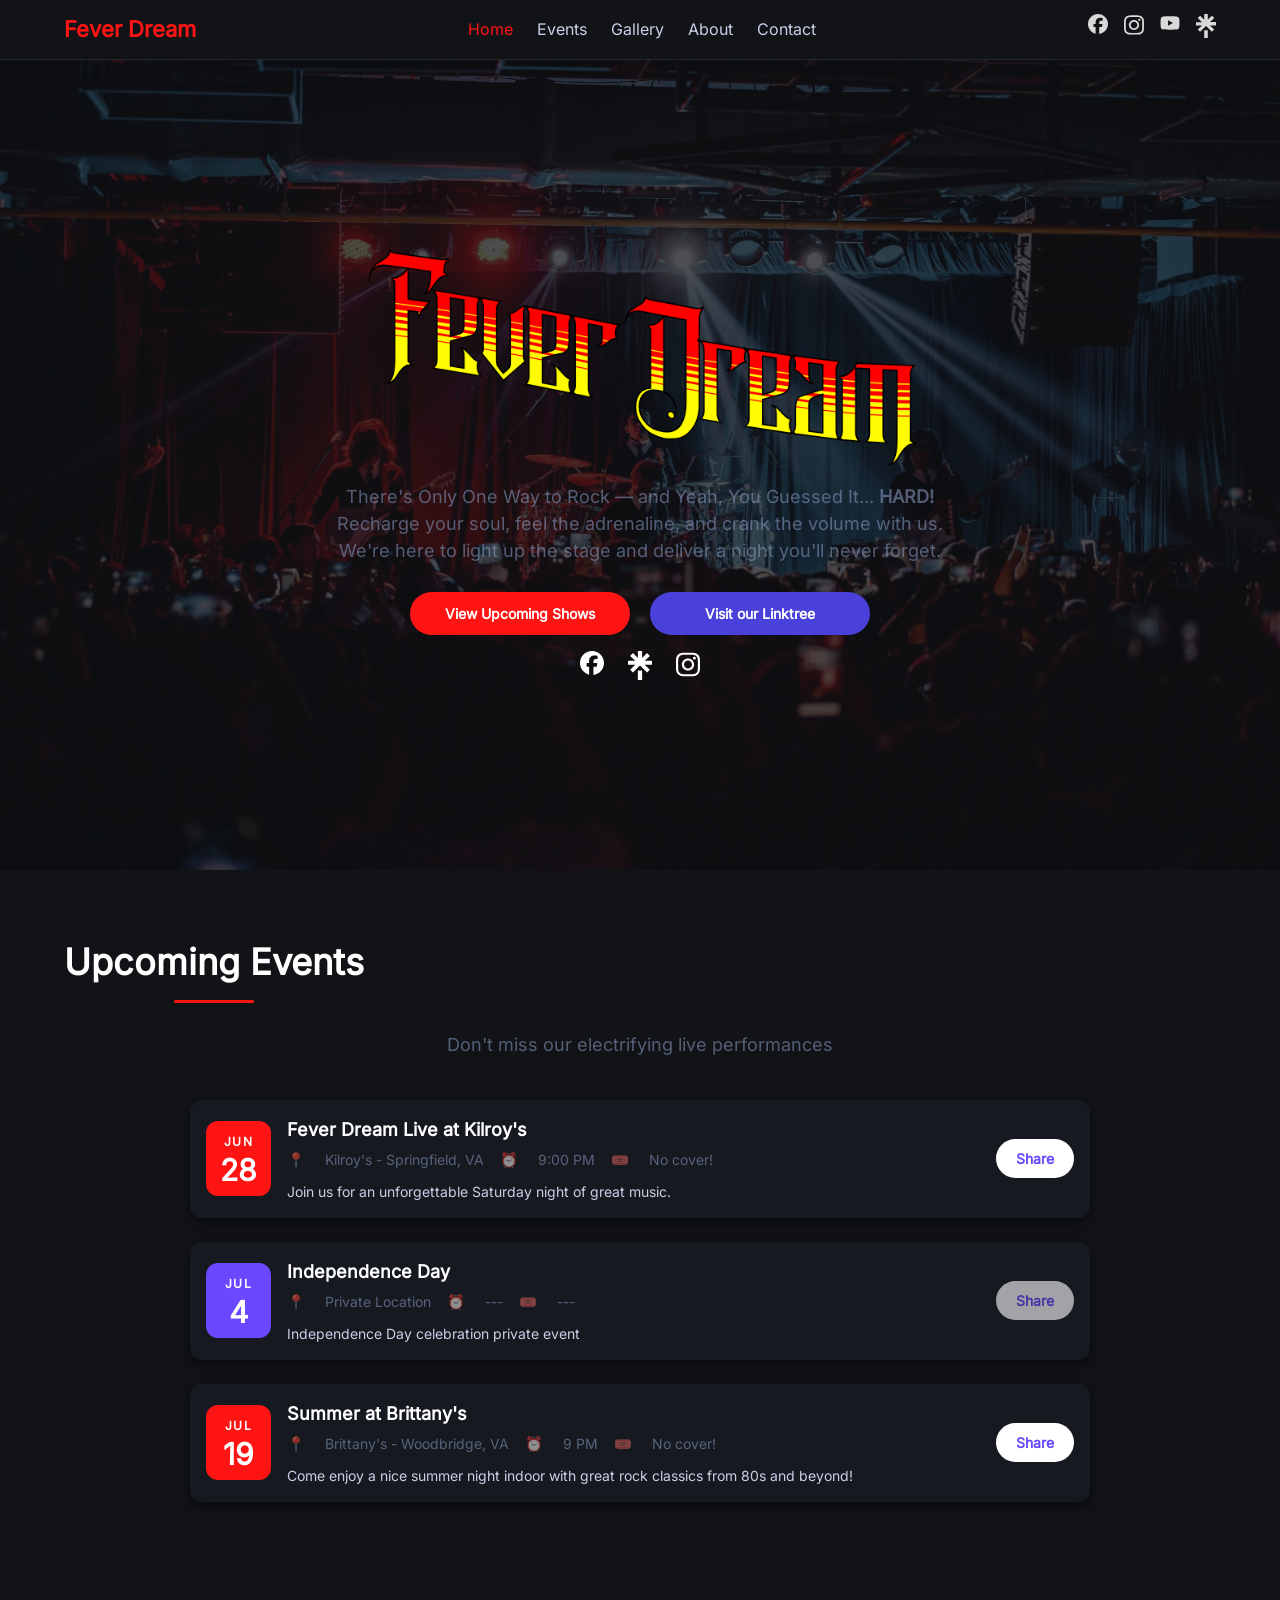
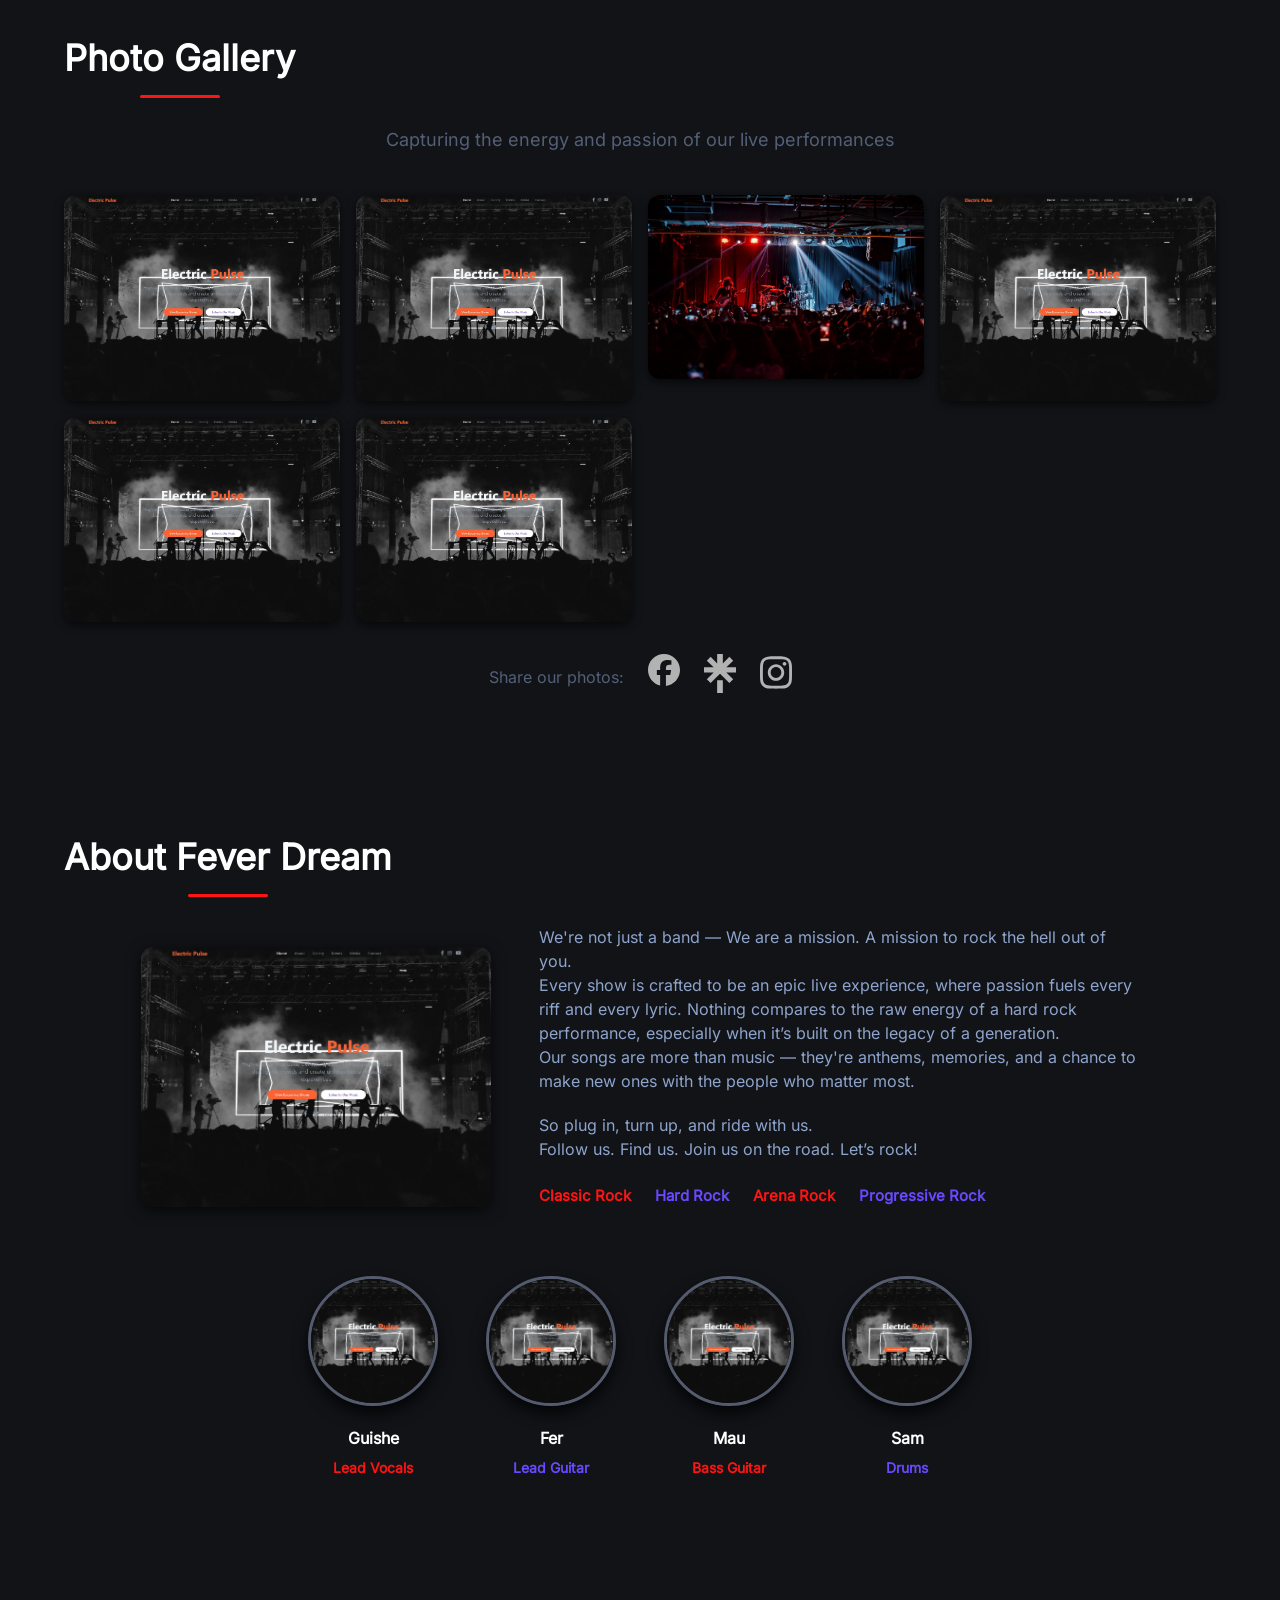
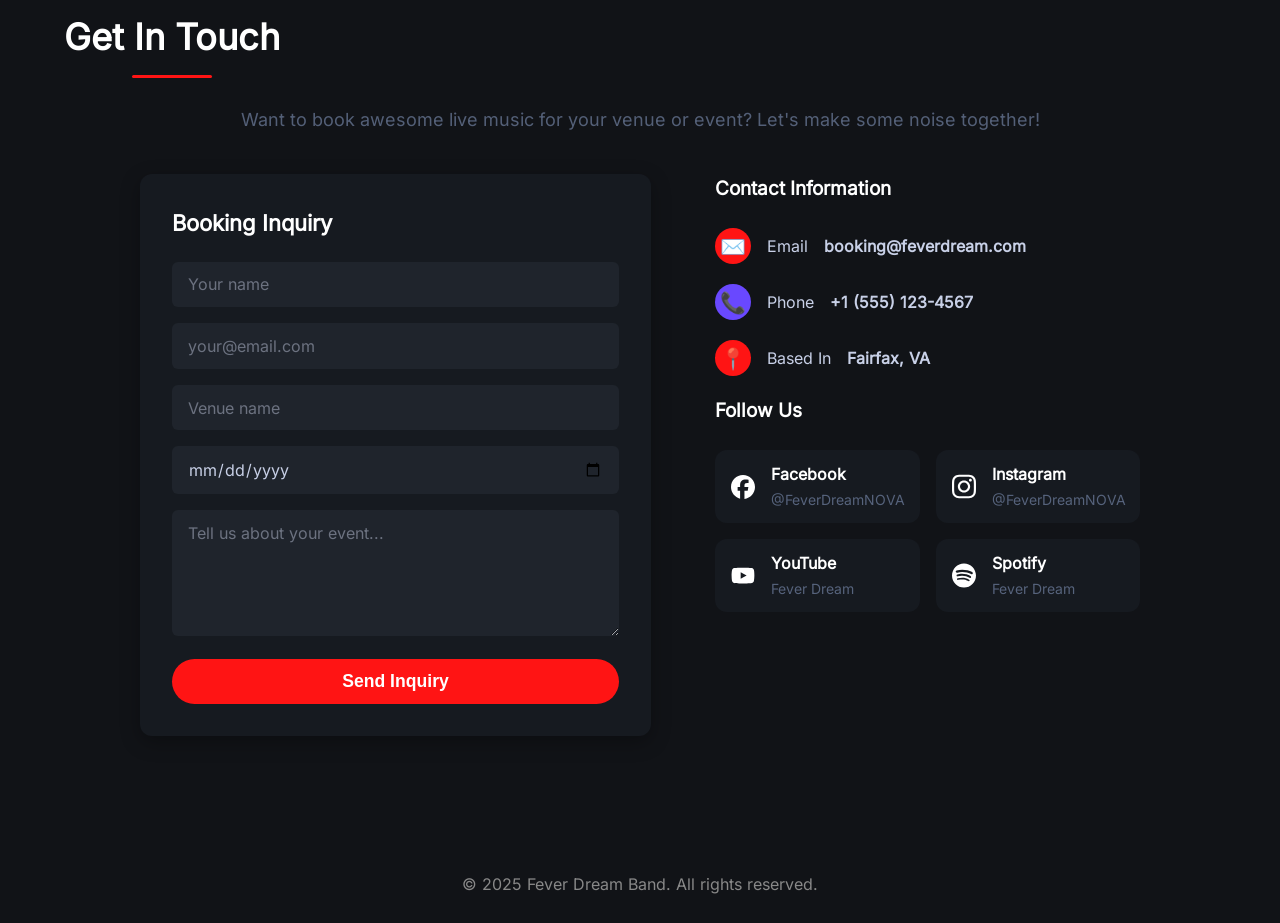
==== commit ac822bd0: "Added meta, minor fixes Added meta description Improved accessibility Removed unused code section" ====
--- a/preview.html
+++ b/preview.html
@@ -5,6 +5,7 @@
   <meta charset="UTF-8" />
   <meta name="viewport" content="width=device-width, initial-scale=1" />
   <title>Fever Dream Band</title>
+  <meta name="description" content="Professional rock cover band. Recharge your soul, feel the adrenaline, and crank the volume with us. Book us now, We're here to light up the stage and deliver a night you'll never forget." />
 
   <!-- favicon -->
   <link rel="icon" type="image/png" href="assets/icons/fd-ig-icon.png" />
@@ -126,6 +127,7 @@
         </div>
       </div>
       <div class="band-members">
+        <h3 class="visually-hidden">Band Members</h3>
         <div class="member-card">
           <img src="assets/images/fitness.webp" alt="Guishe" />
           <h4>Guishe</h4>
@@ -150,58 +152,6 @@
     </div>
   </section>
   <!-- END About Section -->
-
-  <!-- Media Section -->
-  <!--
-  <section id="media" class="media-section">
-    <div class="container section-container">
-      <h2 class="section-title">Music & Videos</h2>
-      <p class="section-subtitle">Experience our sound through official music videos and live performances</p>
-
-      <div class="video-grid">
-        <div class="video-card orange-bg">
-          <div class="video-icon">▶️</div>
-          <h4>Fever Dreams - Song XYZ - Official Music Video</h4>
-          <a href="#" class="btn btn-primary">Watch Now</a>
-          <p class="video-description">Our latest single featuring stunning visuals and our signature sound.</p>
-          <p class="video-views">2.1M views <button class="icon-btn">🔗</button></p>
-        </div>
-
-        <div class="video-card purple-bg">
-          <div class="video-icon">▶️</div>
-          <h4>Live at Sunset Festival 2023</h4>
-          <a href="#" class="btn btn-purple">Watch Now</a>
-          <p class="video-description">Full live performance from our headlining set at Sunset Festival.</p>
-          <p class="video-views">850K views <button class="icon-btn">🔗</button></p>
-        </div>
-      </div>
-
-      <div class="latest-tracks">
-        <h3>Latest Tracks</h3>
-        <ul class="tracks-list">
-          <li>
-            <button class="play-btn orange-bg">▶️</button>
-            <div class="track-info">
-              <span class="track-name">Fever Dreams - Song XYZ</span>
-              <span class="track-album">Voltage Album</span>
-            </div>
-            <span class="track-duration">4:23</span>
-            <button class="icon-btn">🔗</button>
-          </li>
-          <li>
-            <button class="play-btn purple-bg">▶️</button>
-            <div class="track-info">
-              <span class="track-name">Neon Nights</span>
-              <span class="track-album">Voltage Album</span>
-            </div>
-            <span class="track-duration">3:58</span>
-            <button class="icon-btn">🔗</button>
-          </li>
-        </ul>
-      </div>
-    </div>
-  </section>
--->
 
   <!-- Contact Section -->
   <section id="contact" class="contact-section">
--- a/css/styles.css
+++ b/css/styles.css
@@ -1,8 +1,8 @@
 /* Fonts */
 @font-face {
     font-family: 'Inter';
-    src: url('fonts/Inter-Regular.woff2') format('woff2'),
-        url('fonts/Inter-Regular.woff') format('woff');
+    src: url('/assets/fonts/Inter-Regular.woff2') format('woff2'),
+        url('/assets/fonts/Inter-Regular.woff') format('woff');
     font-weight: 400;
     font-style: normal;
     font-display: swap;
@@ -835,32 +835,28 @@
     overflow: hidden;
     clip: rect(0, 0, 0, 0);
     border: 0;
-    white-space: nowrap;
-    /* Added for screen readers */
+    white-space: nowrap; /* Added for screen readers */
 }
 
 /* logo image style */
 .header-logo {
-    max-width: 100%;
-    /* Ensure the image never overflows its parent */
-    height: auto;
-    /* Maintain aspect ratio when scaling */
+    max-width: 100%; /* Ensure the image never overflows its parent */
+    height: auto; /* Maintain aspect ratio when scaling */
 }
 
 .footer {
-    font-size: clamp(1rem, 2vw, 1.2rem);
-    /* Responsive font size */
+    font-size: clamp(0.8rem, 2vw, 1rem); /* Responsive font size */
+    
     line-height: 1.6;
+    margin-top: 40px;
     margin-bottom: 25px;
     max-width: 600px;
     margin-left: auto;
     margin-right: auto;
     word-wrap: break-word; /* Ensure long words break to prevent overflow */
     overflow-wrap: break-word; /* Modern alternative */
-
-    margin-top: 40px;
-    font-size: 0.8rem;
     color: #888;
+    text-align: center
 }
 
 /* Responsive */
